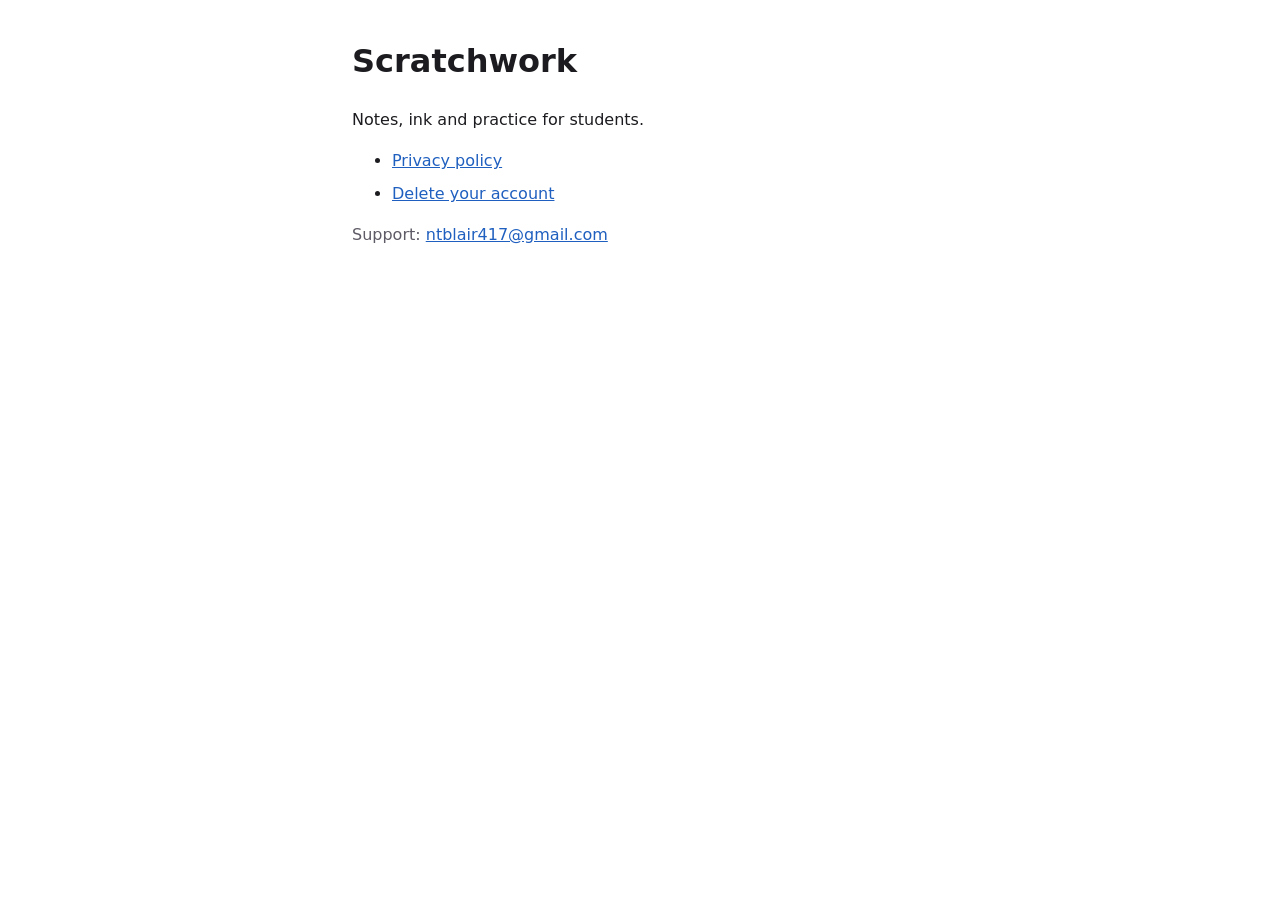
==== index.html @ 0a0f685c "Scratchwork's privacy policy and account deletion page" ====
<!doctype html>
<html lang="en">
<head>
<meta charset="utf-8">
<meta name="viewport" content="width=device-width, initial-scale=1">
<title>Scratchwork</title>
<style>
  :root { --fg: #1c1b1f; --bg: #ffffff; --muted: #5f5b66; --link: #1f5fbf; }
  @media (prefers-color-scheme: dark) { :root { --fg: #e6e1e5; --bg: #141218; --muted: #b8b3bf; --link: #a8c7fa; } }
  body { font: 16px/1.55 system-ui, sans-serif; max-width: 36rem; margin: 0 auto; padding: 1rem; color: var(--fg); background: var(--bg); }
  a { color: var(--link); }
  li { margin: 0.5rem 0; }
</style>
</head>
<body>
<h1>Scratchwork</h1>
<p>Notes, ink and practice for students.</p>
<ul>
  <li><a href="privacy.html">Privacy policy</a></li>
  <li><a href="delete-account.html">Delete your account</a></li>
</ul>
<p class="muted" style="color:var(--muted)">Support: <a href="mailto:ntblair417@gmail.com">ntblair417@gmail.com</a></p>
</body>
</html>
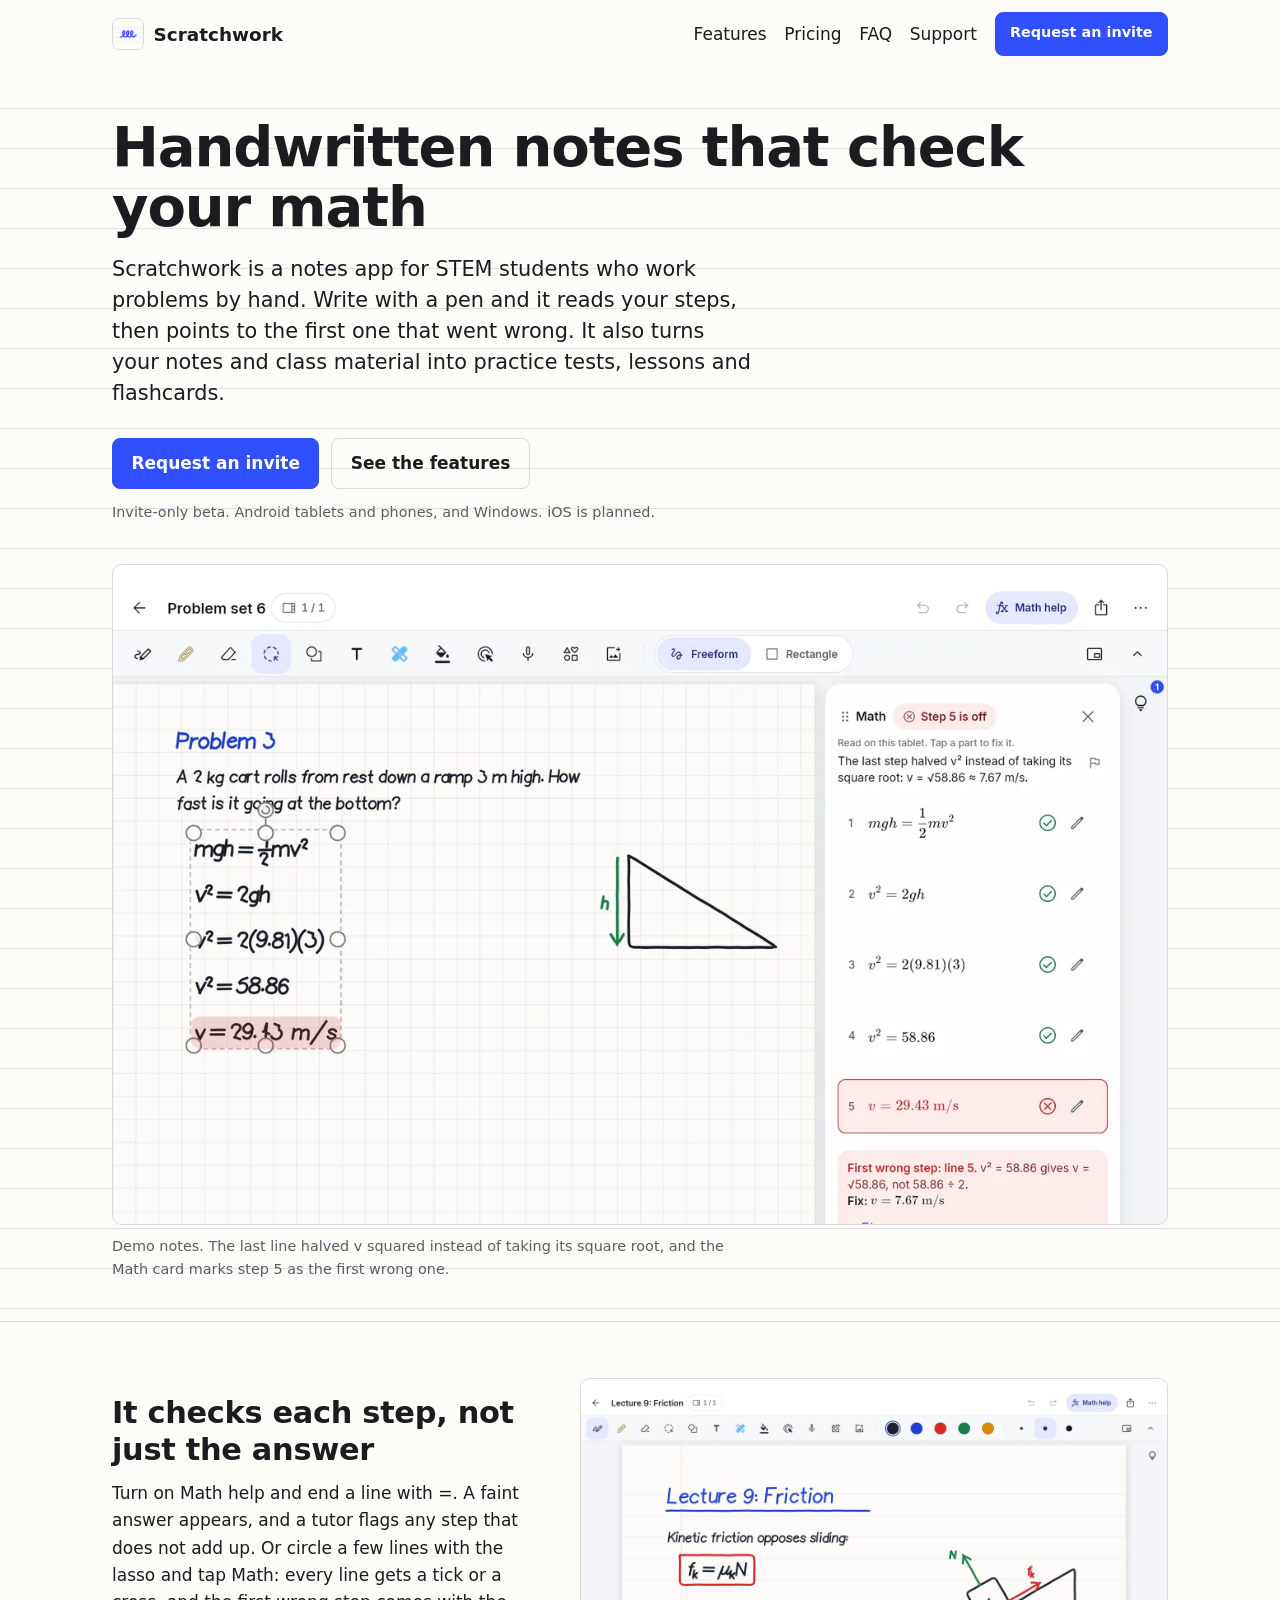
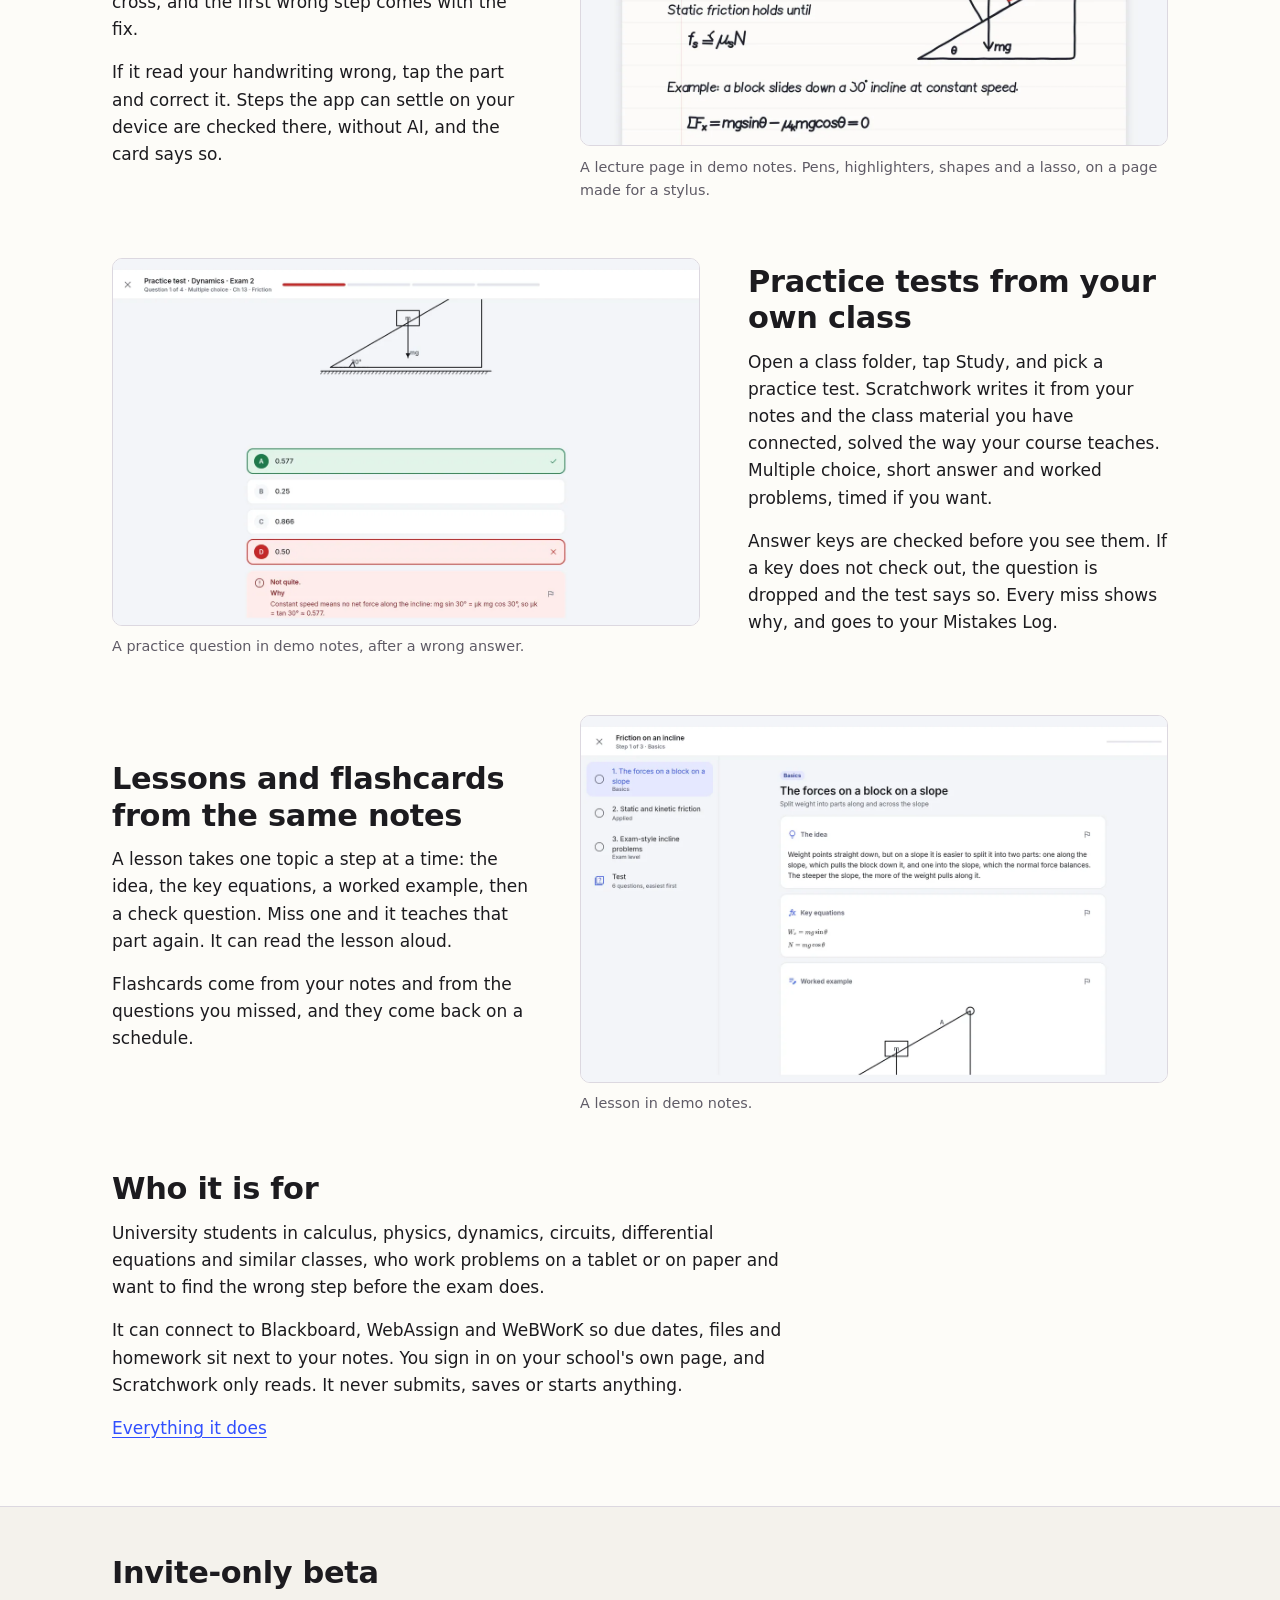
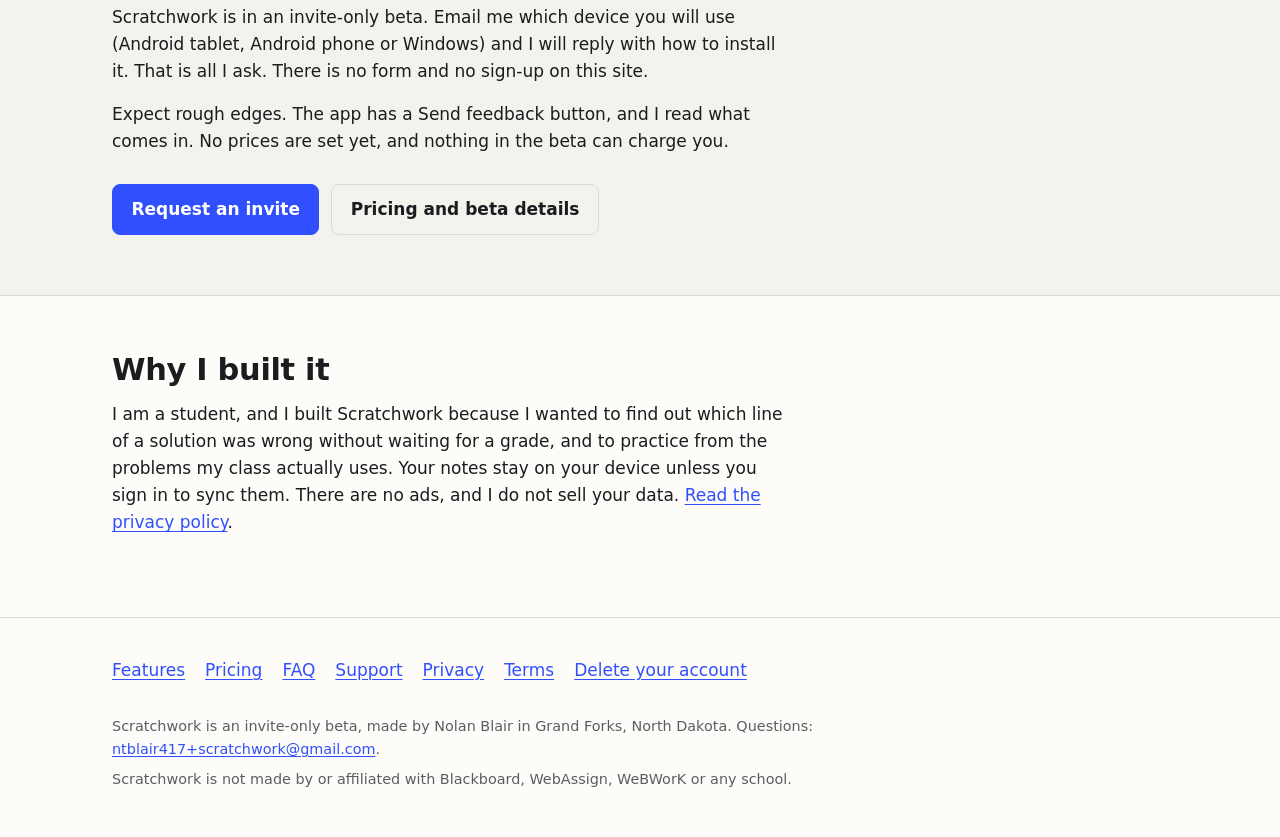
==== commit a93fff3a: "Publish the full site for the student demo Co-Authored-By: Claude Opus 5.5 <noreply@anthropic.com>" ====
--- a/index.html
+++ b/index.html
@@ -3,22 +3,164 @@
 <head>
 <meta charset="utf-8">
 <meta name="viewport" content="width=device-width, initial-scale=1">
-<title>Scratchwork</title>
-<style>
-  :root { --fg: #1c1b1f; --bg: #ffffff; --muted: #5f5b66; --link: #1f5fbf; }
-  @media (prefers-color-scheme: dark) { :root { --fg: #e6e1e5; --bg: #141218; --muted: #b8b3bf; --link: #a8c7fa; } }
-  body { font: 16px/1.55 system-ui, sans-serif; max-width: 36rem; margin: 0 auto; padding: 1rem; color: var(--fg); background: var(--bg); }
-  a { color: var(--link); }
-  li { margin: 0.5rem 0; }
-</style>
+<meta http-equiv="Content-Security-Policy" content="default-src 'none'; img-src 'self' data:; style-src 'self'; base-uri 'none'; form-action 'none'">
+<meta name="referrer" content="strict-origin-when-cross-origin">
+<title>Scratchwork | Handwritten notes that check your math</title>
+<meta name="description" content="Pen notes for STEM students that check your math step by step and build practice tests from your own notes. Invite-only beta for Android and Windows.">
+<link rel="canonical" href="https://mrblacckk.github.io/scratchwork/">
+<link rel="icon" href="favicon.ico" sizes="48x48">
+<link rel="icon" type="image/png" sizes="32x32" href="img/favicon-32.png">
+<link rel="apple-touch-icon" href="img/apple-touch-icon.png">
+<meta name="theme-color" content="#fdfcf8" media="(prefers-color-scheme: light)">
+<meta name="theme-color" content="#141218" media="(prefers-color-scheme: dark)">
+<meta property="og:type" content="website">
+<meta property="og:site_name" content="Scratchwork">
+<meta property="og:title" content="Scratchwork | Handwritten notes that check your math">
+<meta property="og:description" content="Pen notes for STEM students that check your math step by step and build practice tests from your own notes. Invite-only beta for Android and Windows.">
+<meta property="og:url" content="https://mrblacckk.github.io/scratchwork/">
+<meta property="og:image" content="https://mrblacckk.github.io/scratchwork/img/og.png">
+<meta property="og:image:width" content="1200">
+<meta property="og:image:height" content="630">
+<meta property="og:image:alt" content="Scratchwork&#x27;s Math card marking step 5 of a handwritten physics problem as the first wrong step.">
+<meta name="twitter:card" content="summary_large_image">
+<meta name="twitter:title" content="Scratchwork | Handwritten notes that check your math">
+<meta name="twitter:description" content="Pen notes for STEM students that check your math step by step and build practice tests from your own notes. Invite-only beta for Android and Windows.">
+<meta name="twitter:image" content="https://mrblacckk.github.io/scratchwork/img/og.png">
+<meta name="twitter:image:alt" content="Scratchwork&#x27;s Math card marking step 5 of a handwritten physics problem as the first wrong step.">
+<link rel="stylesheet" href="site.css">
+<script type="application/ld+json">
+{
+  "@context": "https://schema.org",
+  "@type": "SoftwareApplication",
+  "name": "Scratchwork",
+  "url": "https://mrblacckk.github.io/scratchwork/",
+  "description": "Pen-first notes for university STEM students. Scratchwork checks your math step by step and builds practice tests, lessons and flashcards from your own notes and class material. Invite-only beta for Android and Windows.",
+  "applicationCategory": "EducationalApplication",
+  "operatingSystem": "Android, Windows",
+  "image": "https://mrblacckk.github.io/scratchwork/img/og.png",
+  "screenshot": [
+    "https://mrblacckk.github.io/scratchwork/img/tablet-math.webp",
+    "https://mrblacckk.github.io/scratchwork/img/tablet-practice.webp"
+  ],
+  "inLanguage": "en",
+  "author": {
+    "@type": "Person",
+    "name": "Nolan Blair"
+  }
+}
+</script>
 </head>
 <body>
-<h1>Scratchwork</h1>
-<p>Notes, ink and practice for students.</p>
-<ul>
-  <li><a href="privacy.html">Privacy policy</a></li>
-  <li><a href="delete-account.html">Delete your account</a></li>
-</ul>
-<p class="muted" style="color:var(--muted)">Support: <a href="mailto:ntblair417@gmail.com">ntblair417@gmail.com</a></p>
+<a class="skip" href="#main">Skip to content</a>
+<header class="site">
+  <a class="brand" href="index.html"><img src="img/icon-64.png" width="32" height="32" alt="Scratchwork app icon">Scratchwork</a>
+  <nav aria-label="Main">
+    <a href="features.html">Features</a>
+    <a href="pricing.html">Pricing</a>
+    <a href="faq.html">FAQ</a>
+    <a href="support.html">Support</a>
+    <a class="btn small" href="mailto:ntblair417+scratchwork@gmail.com?subject=Scratchwork%20invite%20request&amp;body=Hi%2C%20I%27d%20like%20a%20Scratchwork%20beta%20invite.%0D%0A%0D%0ADevice%20(Android%20tablet%2C%20Android%20phone%20or%20Windows)%3A%20%0D%0AWhat%20I%27d%20use%20it%20for%20(optional)%3A%20">Request an invite</a>
+  </nav>
+</header>
+<main id="main">
+<section class="hero">
+  <div class="wrap">
+    <h1>Handwritten notes that check your math</h1>
+    <p class="lede">Scratchwork is a notes app for STEM students who work problems by hand. Write with a pen and it reads your steps, then points to the first one that went wrong. It also turns your notes and class material into practice tests, lessons and flashcards.</p>
+    <p class="cta">
+      <a class="btn" href="mailto:ntblair417+scratchwork@gmail.com?subject=Scratchwork%20invite%20request&amp;body=Hi%2C%20I%27d%20like%20a%20Scratchwork%20beta%20invite.%0D%0A%0D%0ADevice%20(Android%20tablet%2C%20Android%20phone%20or%20Windows)%3A%20%0D%0AWhat%20I%27d%20use%20it%20for%20(optional)%3A%20">Request an invite</a>
+      <a class="btn plain" href="features.html">See the features</a>
+    </p>
+    <p class="small">Invite-only beta. Android tablets and phones, and Windows. iOS is planned.</p>
+    <figure>
+      <img src="img/tablet-math.webp" width="1280" height="800" alt="A tablet showing a handwritten physics problem about a cart on a ramp, with the Math card open. The card marks step 5 as wrong and explains the fix.">
+      <figcaption>Demo notes. The last line halved v squared instead of taking its square root, and the Math card marks step 5 as the first wrong one.</figcaption>
+    </figure>
+  </div>
+</section>
+
+<section class="section">
+  <div class="wrap split">
+    <div>
+      <h2>It checks each step, not just the answer</h2>
+      <p>Turn on Math help and end a line with =. A faint answer appears, and a tutor flags any step that does not add up. Or circle a few lines with the lasso and tap Math: every line gets a tick or a cross, and the first wrong step comes with the fix.</p>
+      <p>If it read your handwriting wrong, tap the part and correct it. Steps the app can settle on your device are checked there, without AI, and the card says so.</p>
+    </div>
+    <figure>
+      <img src="img/tablet-notes.webp" width="1280" height="800" loading="lazy" alt="A handwritten lecture page on friction, with a boxed formula and a sketch of a block on an incline.">
+      <figcaption>A lecture page in demo notes. Pens, highlighters, shapes and a lasso, on a page made for a stylus.</figcaption>
+    </figure>
+  </div>
+</section>
+
+<section class="section">
+  <div class="wrap split flip">
+    <div>
+      <h2>Practice tests from your own class</h2>
+      <p>Open a class folder, tap Study, and pick a practice test. Scratchwork writes it from your notes and the class material you have connected, solved the way your course teaches. Multiple choice, short answer and worked problems, timed if you want.</p>
+      <p>Answer keys are checked before you see them. If a key does not check out, the question is dropped and the test says so. Every miss shows why, and goes to your Mistakes Log.</p>
+    </div>
+    <figure>
+      <img src="img/tablet-practice.webp" width="1280" height="800" loading="lazy" alt="A practice test question about a block on a 30 degree incline, with a wrong answer marked and an explanation underneath.">
+      <figcaption>A practice question in demo notes, after a wrong answer.</figcaption>
+    </figure>
+  </div>
+</section>
+
+<section class="section">
+  <div class="wrap split">
+    <div>
+      <h2>Lessons and flashcards from the same notes</h2>
+      <p>A lesson takes one topic a step at a time: the idea, the key equations, a worked example, then a check question. Miss one and it teaches that part again. It can read the lesson aloud.</p>
+      <p>Flashcards come from your notes and from the questions you missed, and they come back on a schedule.</p>
+    </div>
+    <figure>
+      <img src="img/tablet-learn.webp" width="1280" height="800" loading="lazy" alt="A lesson called Friction on an incline, showing the idea, the key equations and a worked example.">
+      <figcaption>A lesson in demo notes.</figcaption>
+    </figure>
+  </div>
+</section>
+
+<section class="section">
+  <div class="wrap prose">
+    <h2>Who it is for</h2>
+    <p>University students in calculus, physics, dynamics, circuits, differential equations and similar classes, who work problems on a tablet or on paper and want to find the wrong step before the exam does.</p>
+    <p>It can connect to Blackboard, WebAssign and WeBWorK so due dates, files and homework sit next to your notes. You sign in on your school's own page, and Scratchwork only reads. It never submits, saves or starts anything.</p>
+    <p><a href="features.html">Everything it does</a></p>
+  </div>
+</section>
+
+<section class="band">
+  <div class="wrap prose">
+    <h2>Invite-only beta</h2>
+    <p>Scratchwork is in an invite-only beta. Email me which device you will use (Android tablet, Android phone or Windows) and I will reply with how to install it. That is all I ask. There is no form and no sign-up on this site.</p>
+    <p>Expect rough edges. The app has a Send feedback button, and I read what comes in. No prices are set yet, and nothing in the beta can charge you.</p>
+    <p class="cta"><a class="btn" href="mailto:ntblair417+scratchwork@gmail.com?subject=Scratchwork%20invite%20request&amp;body=Hi%2C%20I%27d%20like%20a%20Scratchwork%20beta%20invite.%0D%0A%0D%0ADevice%20(Android%20tablet%2C%20Android%20phone%20or%20Windows)%3A%20%0D%0AWhat%20I%27d%20use%20it%20for%20(optional)%3A%20">Request an invite</a> <a class="btn plain" href="pricing.html">Pricing and beta details</a></p>
+  </div>
+</section>
+
+<section class="section">
+  <div class="wrap prose">
+    <h2>Why I built it</h2>
+    <!-- Owner's own text goes here. -->
+    <p>I am a student, and I built Scratchwork because I wanted to find out which line of a solution was wrong without waiting for a grade, and to practice from the problems my class actually uses. Your notes stay on your device unless you sign in to sync them. There are no ads, and I do not sell your data. <a href="privacy.html">Read the privacy policy</a>.</p>
+  </div>
+</section>
+</main>
+<footer class="site">
+  <div class="wrap">
+    <ul class="foot-links">
+      <li><a href="features.html">Features</a></li>
+      <li><a href="pricing.html">Pricing</a></li>
+      <li><a href="faq.html">FAQ</a></li>
+      <li><a href="support.html">Support</a></li>
+      <li><a href="privacy.html">Privacy</a></li>
+      <li><a href="terms.html">Terms</a></li>
+      <li><a href="delete-account.html">Delete your account</a></li>
+    </ul>
+    <p class="small">Scratchwork is an invite-only beta, made by Nolan Blair in Grand Forks, North Dakota. Questions: <a href="mailto:ntblair417+scratchwork@gmail.com">ntblair417+scratchwork@gmail.com</a>.</p>
+    <p class="small">Scratchwork is not made by or affiliated with Blackboard, WebAssign, WeBWorK or any school.</p>
+  </div>
+</footer>
 </body>
 </html>
--- a/site.css
+++ b/site.css
@@ -0,0 +1,123 @@
+/* Scratchwork site. Flat colours, system fonts, no scripts. Written by hand. */
+:root {
+  --bg: #fdfcf8;
+  --fg: #1c1b1f;
+  --muted: #5f5b66;
+  --line: #dcd8e0;
+  --accent: #304ffe;
+  --on-accent: #ffffff;
+  --band: #f4f2ec;
+  --rule: url("data:image/svg+xml,%3Csvg xmlns='http://www.w3.org/2000/svg' width='8' height='40'%3E%3Crect y='39' width='8' height='1' fill='%23e2dfe9'/%3E%3C/svg%3E");
+  --blank-bg: #fff3b0;
+  --blank-fg: #3d2e00;
+}
+@media (prefers-color-scheme: dark) {
+  :root {
+    --bg: #141218;
+    --fg: #e6e1e5;
+    --muted: #b8b3bf;
+    --line: #3d3a44;
+    --accent: #8c9eff;
+    --on-accent: #141218;
+    --band: #1b1920;
+    --rule: url("data:image/svg+xml,%3Csvg xmlns='http://www.w3.org/2000/svg' width='8' height='40'%3E%3Crect y='39' width='8' height='1' fill='%2326232d'/%3E%3C/svg%3E");
+    --blank-bg: #5c4a00;
+    --blank-fg: #fff3b0;
+  }
+}
+
+* { box-sizing: border-box; }
+html { -webkit-text-size-adjust: 100%; }
+body {
+  margin: 0;
+  font: 1.0625rem/1.6 system-ui, "Segoe UI", Roboto, "Helvetica Neue", Arial, sans-serif;
+  color: var(--fg);
+  background: var(--bg);
+}
+img { max-width: 100%; height: auto; }
+a { color: var(--accent); text-underline-offset: 0.15em; }
+a:focus-visible, summary:focus-visible { outline: 3px solid var(--accent); outline-offset: 3px; border-radius: 4px; }
+.skip { position: absolute; left: -999px; top: 0; background: var(--bg); padding: 0.6rem 1rem; z-index: 10; }
+.skip:focus { left: 0.5rem; top: 0.5rem; }
+
+.wrap { max-width: 68rem; margin: 0 auto; padding: 0 1rem; }
+.prose > * { max-width: 42rem; }
+.prose > .split, .prose > figure { max-width: none; }
+.small { font-size: 0.9rem; color: var(--muted); }
+
+/* Header and footer */
+header.site {
+  display: flex; flex-wrap: wrap; align-items: center; justify-content: space-between;
+  gap: 0.25rem 1.25rem; max-width: 68rem; margin: 0 auto; padding: 0.6rem 1rem;
+}
+.brand { display: inline-flex; align-items: center; gap: 0.6rem; color: var(--fg); font-weight: 700; font-size: 1.15rem; text-decoration: none; min-height: 44px; }
+.brand img { border-radius: 7px; border: 1px solid var(--line); }
+header.site nav { display: flex; flex-wrap: wrap; align-items: center; gap: 0 1.1rem; }
+header.site nav a:not(.btn) { color: var(--fg); text-decoration: none; padding: 0.7rem 0; min-height: 44px; }
+header.site nav a:not(.btn):hover { text-decoration: underline; }
+footer.site { border-top: 1px solid var(--line); margin-top: 5rem; padding: 1.5rem 0 2.5rem; }
+.foot-links { list-style: none; padding: 0; margin: 0 0 1rem; display: flex; flex-wrap: wrap; gap: 0 1.25rem; }
+.foot-links a { display: inline-block; padding: 0.6rem 0; }
+footer.site p { margin: 0.4rem 0; max-width: 46rem; }
+
+/* Buttons */
+.btn {
+  display: inline-block; padding: 0.7rem 1.15rem; min-height: 44px;
+  background: var(--accent); color: var(--on-accent); border-radius: 8px;
+  font-weight: 650; text-decoration: none; border: 1px solid var(--accent);
+}
+.btn:hover { filter: brightness(1.08); }
+.btn.plain { background: transparent; color: var(--fg); border-color: var(--line); }
+.btn.plain:hover { border-color: var(--fg); filter: none; }
+.btn.small { padding: 0.5rem 0.9rem; min-height: 44px; }
+.cta { display: flex; flex-wrap: wrap; gap: 0.75rem; margin: 1.75rem 0 0.75rem; }
+
+/* Type */
+h1 { font-size: clamp(2.1rem, 6.5vw, 3.5rem); line-height: 1.08; letter-spacing: -0.02em; margin: 0 0 1rem; font-weight: 750; }
+h2 { font-size: clamp(1.45rem, 3.6vw, 1.9rem); line-height: 1.2; letter-spacing: -0.01em; margin: 0 0 0.75rem; }
+h3 { font-size: 1.15rem; margin: 1.75rem 0 0.4rem; }
+p { margin: 0 0 1rem; }
+.lede { font-size: clamp(1.1rem, 2.4vw, 1.3rem); line-height: 1.5; max-width: 40rem; }
+ul, ol { padding-left: 1.3rem; }
+li { margin: 0.35rem 0; }
+
+/* Page sections */
+.hero { padding: 3rem 0 2.5rem; background-image: var(--rule); border-bottom: 1px solid var(--line); }
+.hero figure { margin: 2.5rem 0 0; }
+.page-head { padding: 3rem 0 1rem; }
+.section { padding: 3.5rem 0 0; }
+.band { background: var(--band); border-top: 1px solid var(--line); border-bottom: 1px solid var(--line); padding: 3rem 0; margin-top: 4rem; }
+.split { display: grid; gap: 1.5rem; align-items: center; }
+@media (min-width: 54rem) {
+  .split { grid-template-columns: 5fr 7fr; gap: 3rem; }
+  .split.flip { grid-template-columns: 7fr 5fr; }
+  .split.flip > :first-child { order: 2; }
+}
+.split.top { align-items: start; }
+figure { margin: 0; }
+figure img { display: block; width: 100%; border: 1px solid var(--line); border-radius: 10px; background: #fff; }
+figcaption { font-size: 0.9rem; color: var(--muted); margin-top: 0.6rem; max-width: 40rem; }
+.phones { display: flex; gap: 1rem; align-items: flex-start; }
+.phones figure { flex: 1 1 0; min-width: 0; }
+.phones figure + figure { margin-top: 2rem; }
+.plain-list { list-style: none; padding: 0; }
+.plain-list li { padding: 0.6rem 0; border-top: 1px solid var(--line); margin: 0; }
+.plain-list li:last-child { border-bottom: 1px solid var(--line); }
+
+/* FAQ */
+details { border-top: 1px solid var(--line); }
+details:last-of-type { border-bottom: 1px solid var(--line); }
+summary { cursor: pointer; font-weight: 650; padding: 0.9rem 0; min-height: 48px; }
+details p:last-child { margin-bottom: 1.1rem; }
+
+/* Legal pages made from assets/legal */
+.legal h1 { font-size: 1.9rem; margin-top: 2.5rem; }
+.legal h2 { font-size: 1.3rem; margin-top: 2.25rem; }
+.legal h3 { font-size: 1.05rem; }
+.legal table { border-collapse: collapse; width: 100%; font-size: 0.92rem; display: block; overflow-x: auto; }
+.legal th, .legal td { border: 1px solid var(--line); padding: 0.4rem 0.5rem; text-align: left; vertical-align: top; }
+.legal code { font-size: 0.9em; word-break: break-word; }
+.legal .note { color: var(--muted); border-left: 3px solid var(--line); padding-left: 0.8rem; margin-left: 0; }
+.legal hr { border: 0; border-top: 1px solid var(--line); margin: 2rem 0; }
+.legal { overflow-wrap: anywhere; }
+mark.blank { background: var(--blank-bg); color: var(--blank-fg); padding: 0 0.2rem; border-radius: 3px; }
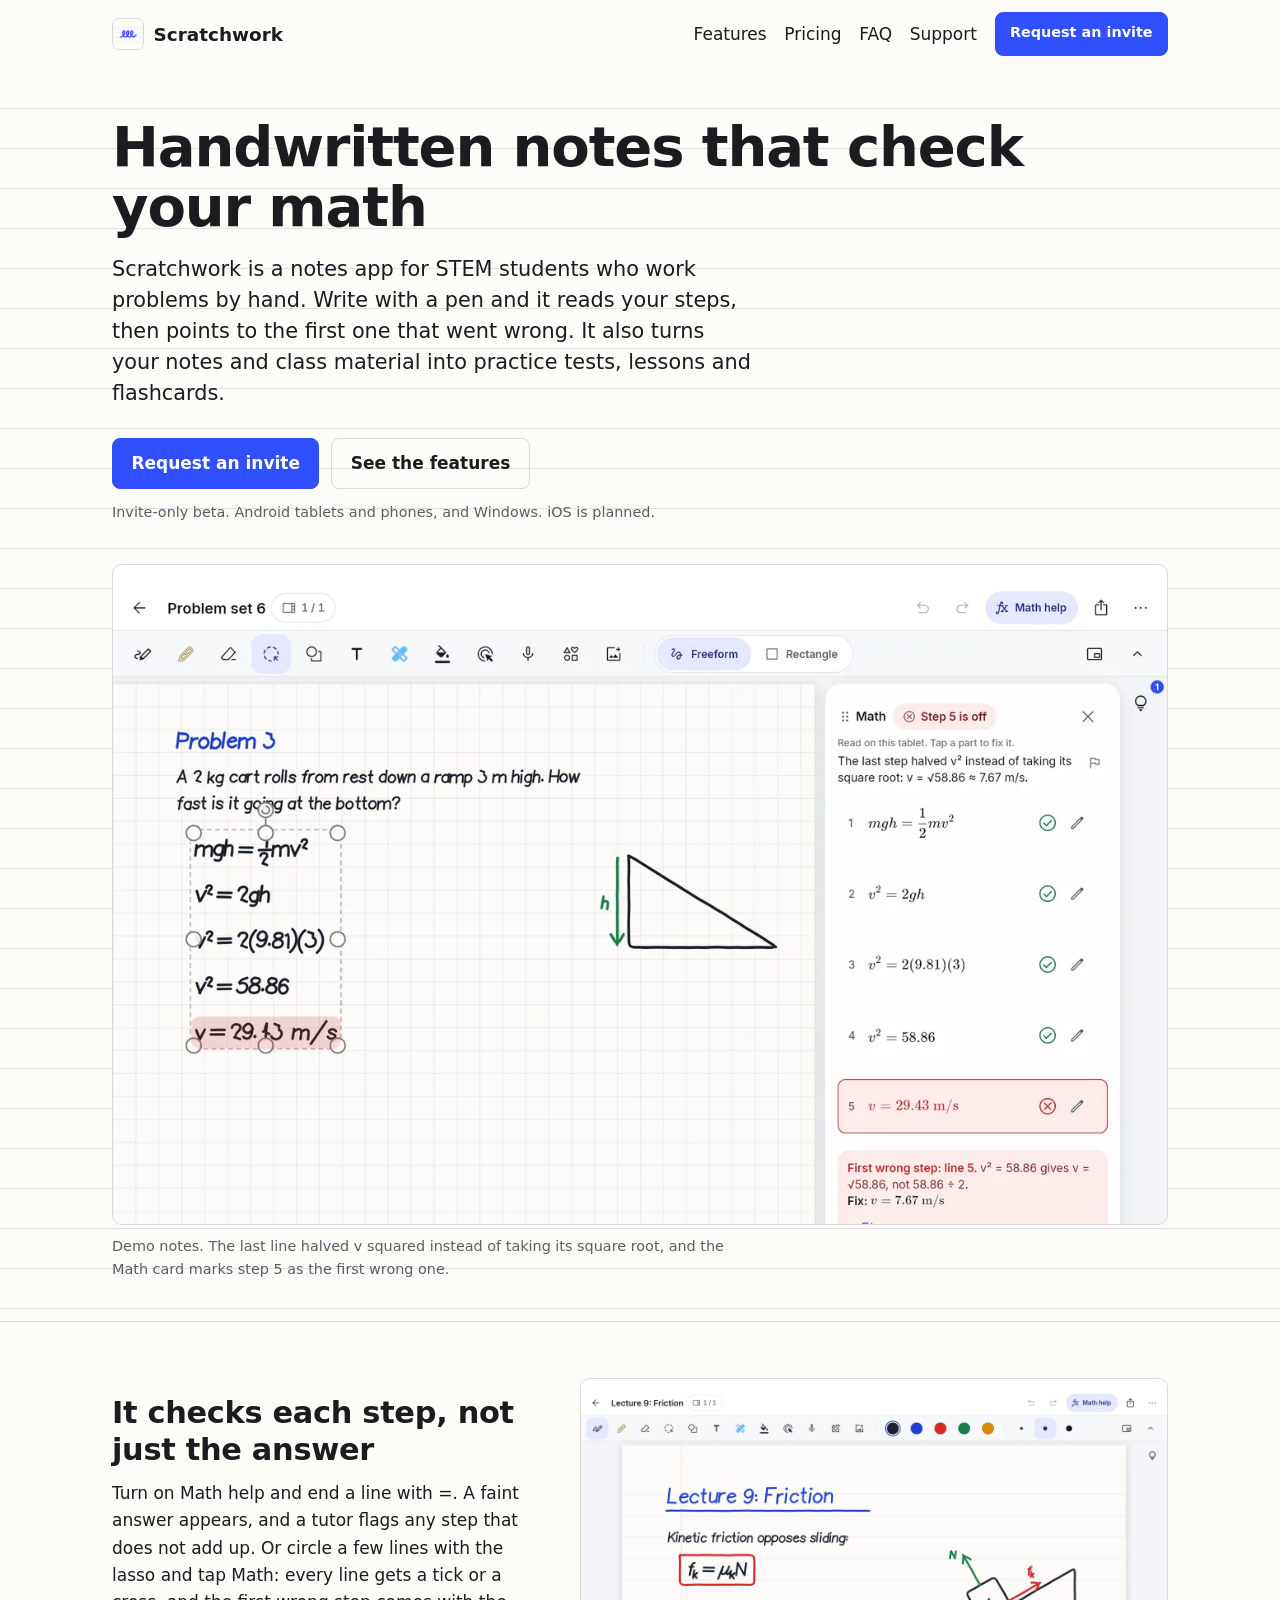
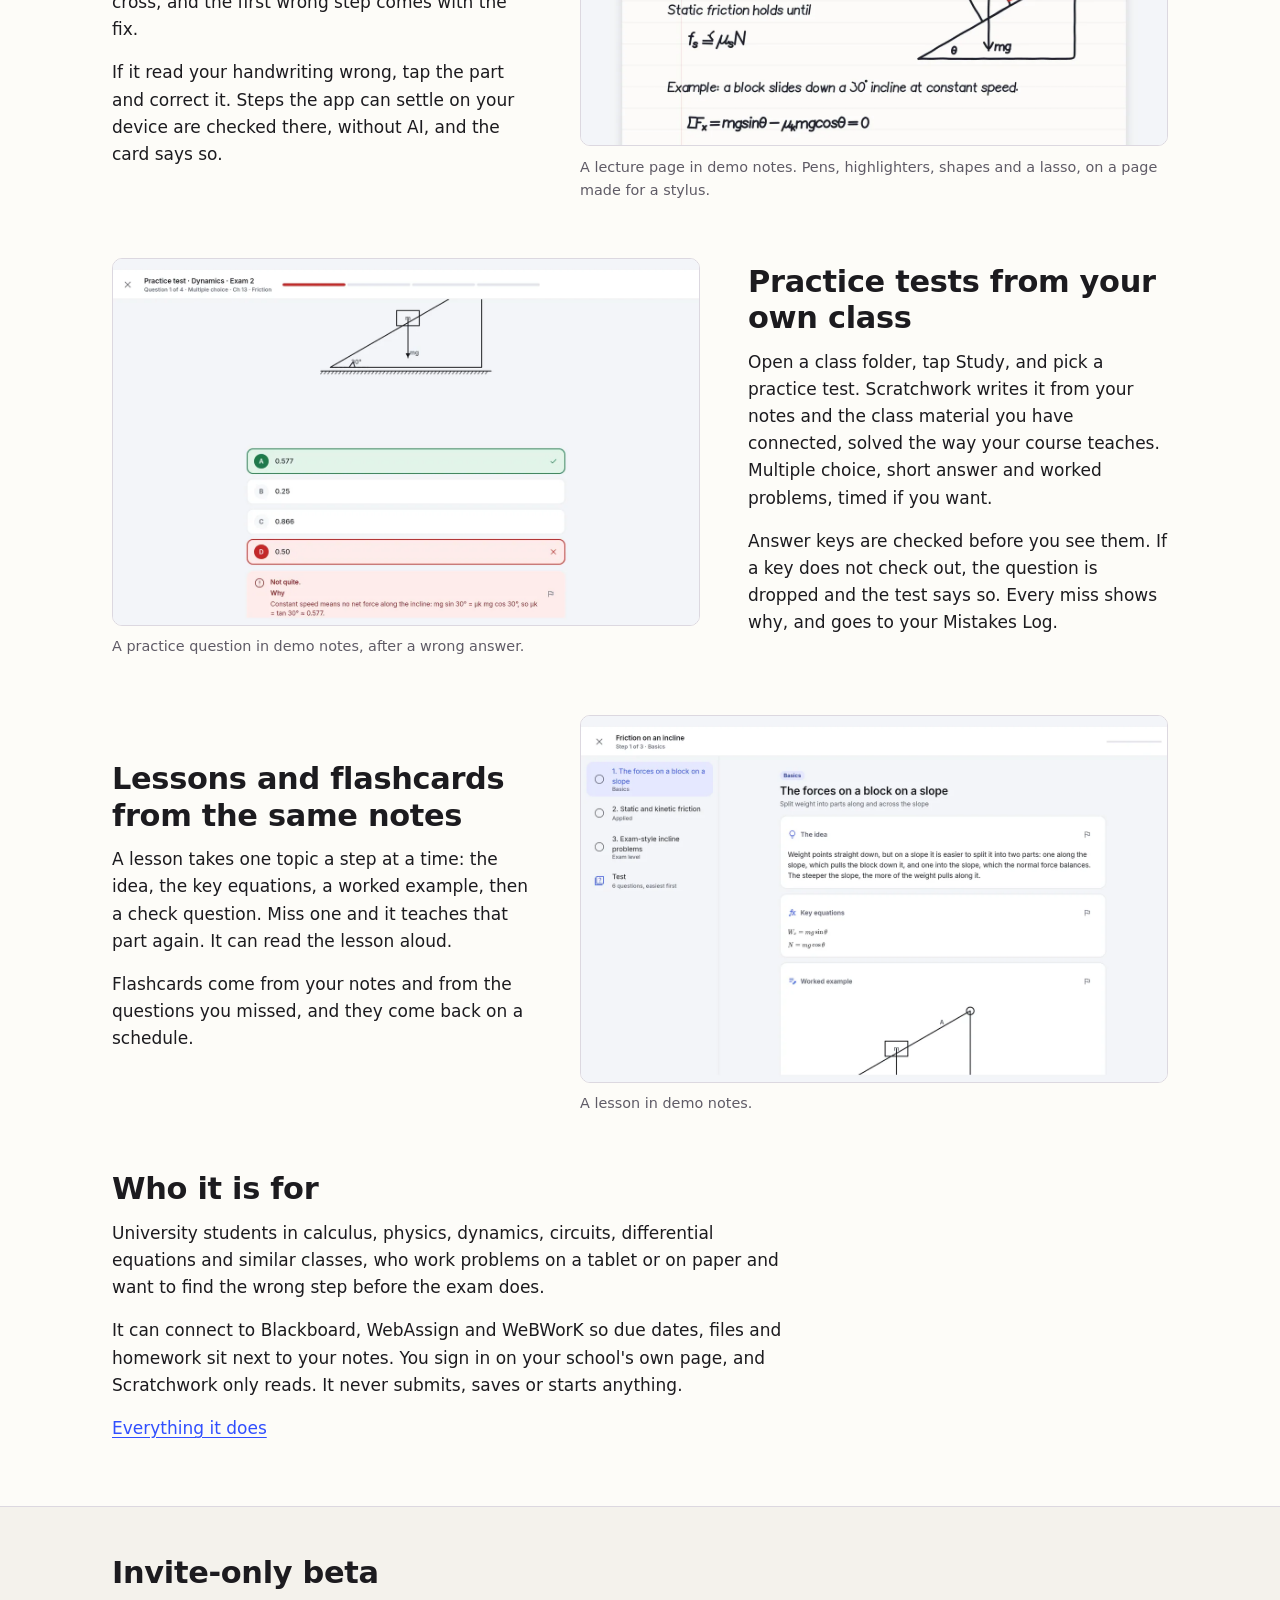
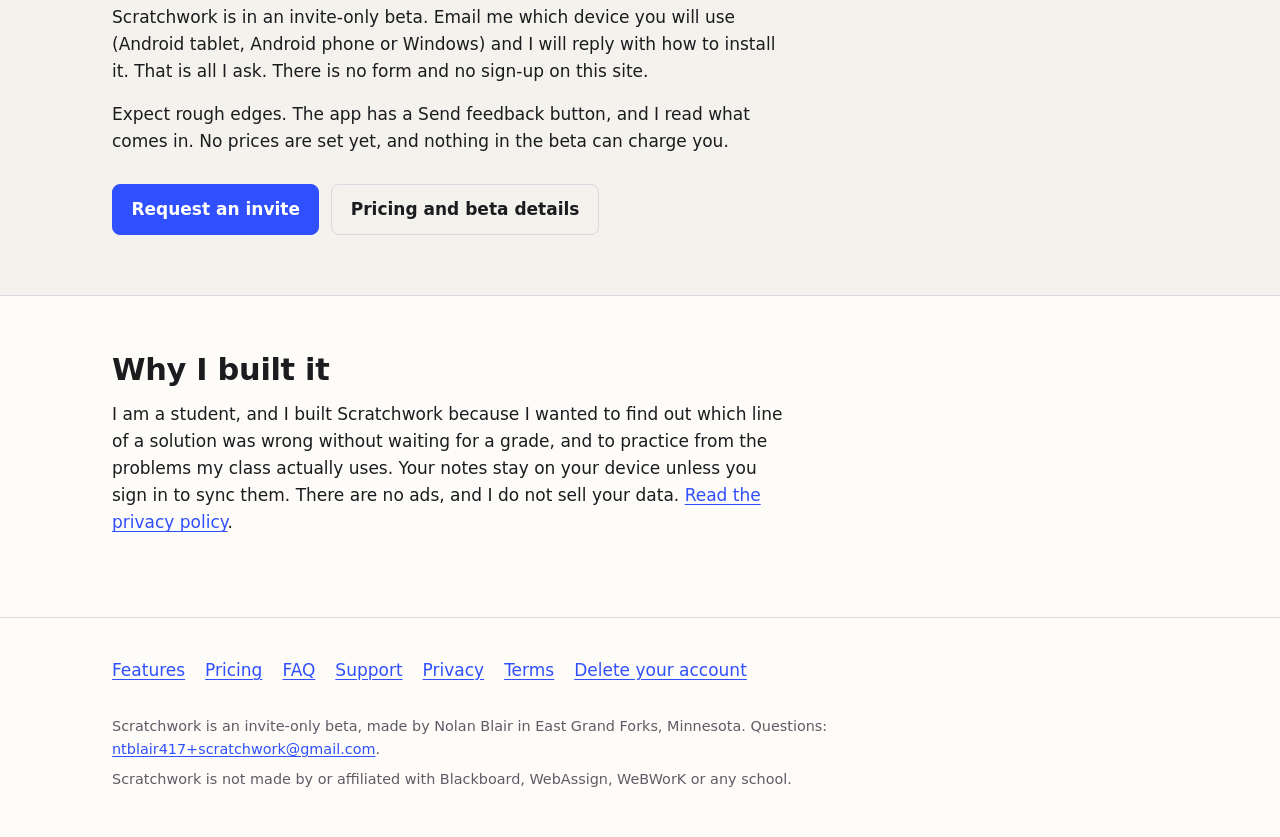
==== commit 9c5c656d: "Privacy Policy of November 2, 2026; address East Grand Forks, Minnesota" ====
--- a/index.html
+++ b/index.html
@@ -158,7 +158,7 @@
       <li><a href="terms.html">Terms</a></li>
       <li><a href="delete-account.html">Delete your account</a></li>
     </ul>
-    <p class="small">Scratchwork is an invite-only beta, made by Nolan Blair in Grand Forks, North Dakota. Questions: <a href="mailto:ntblair417+scratchwork@gmail.com">ntblair417+scratchwork@gmail.com</a>.</p>
+    <p class="small">Scratchwork is an invite-only beta, made by Nolan Blair in East Grand Forks, Minnesota. Questions: <a href="mailto:ntblair417+scratchwork@gmail.com">ntblair417+scratchwork@gmail.com</a>.</p>
     <p class="small">Scratchwork is not made by or affiliated with Blackboard, WebAssign, WeBWorK or any school.</p>
   </div>
 </footer>
